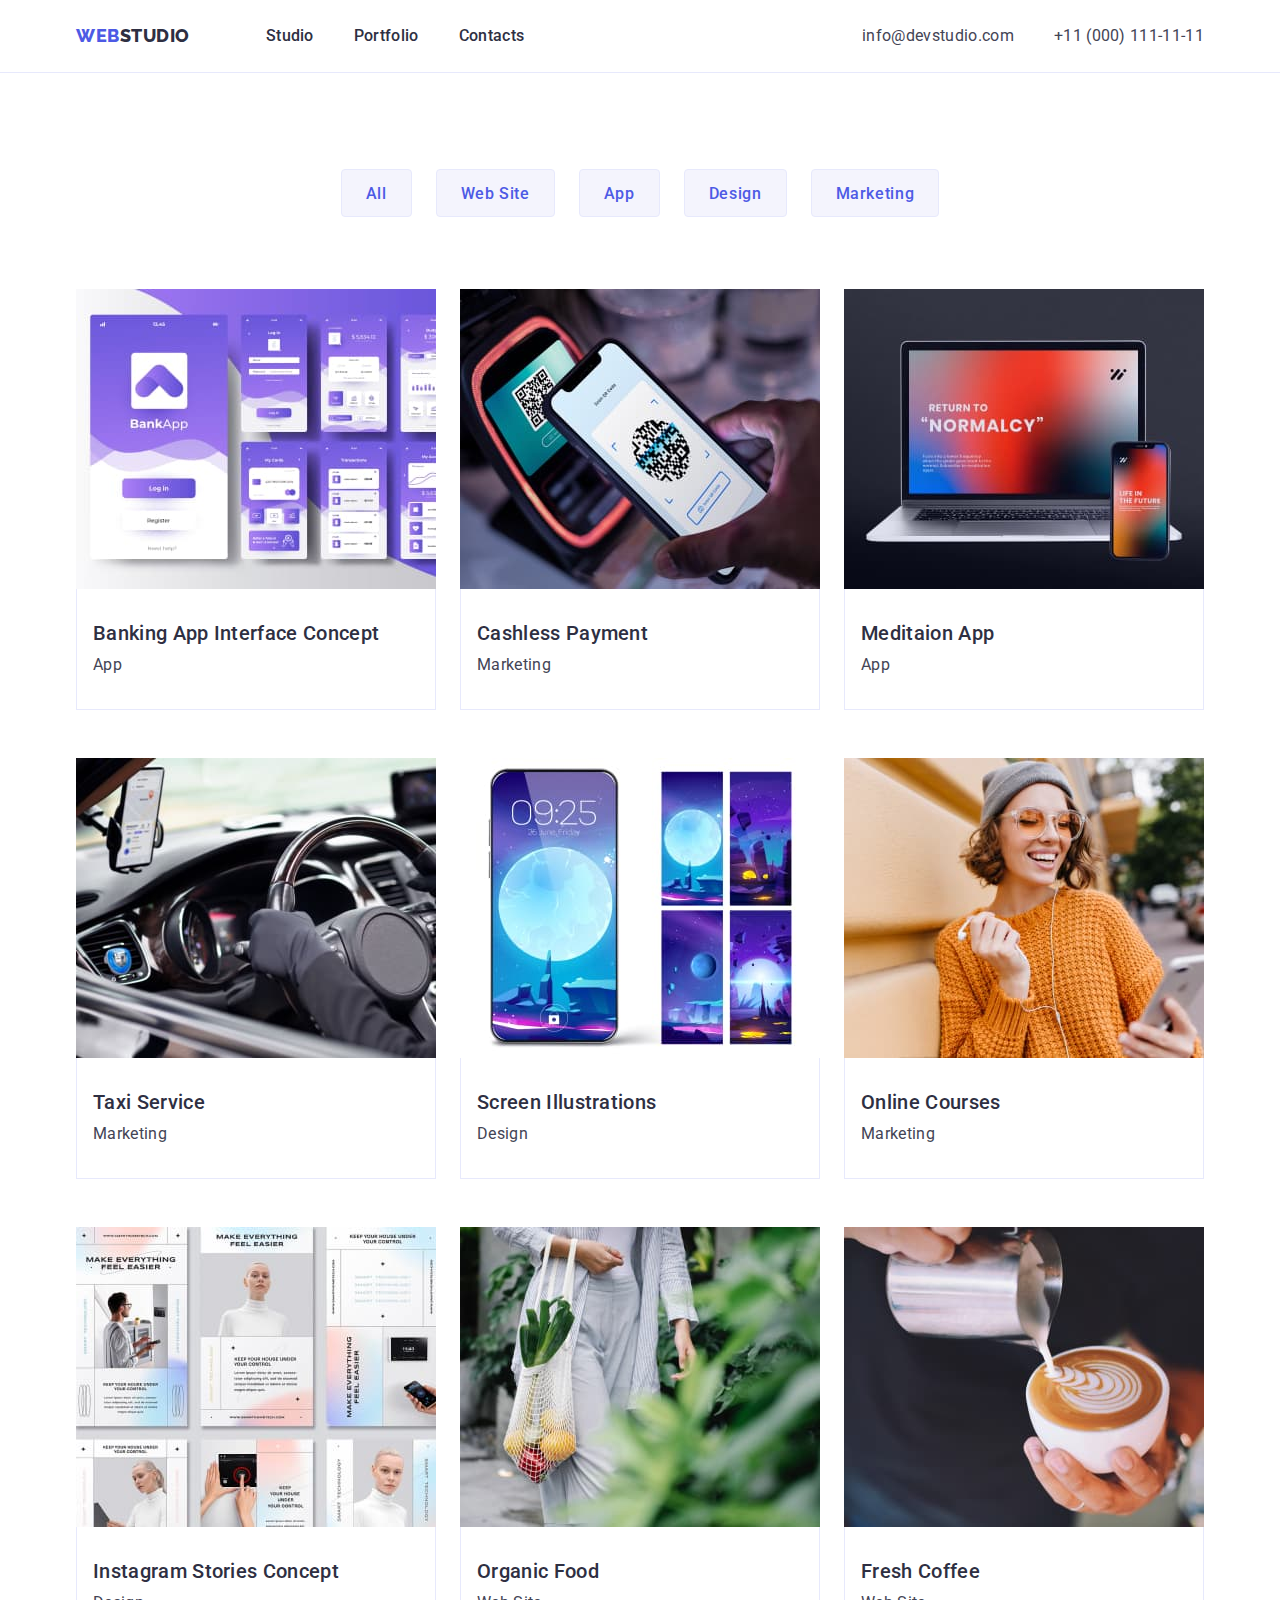
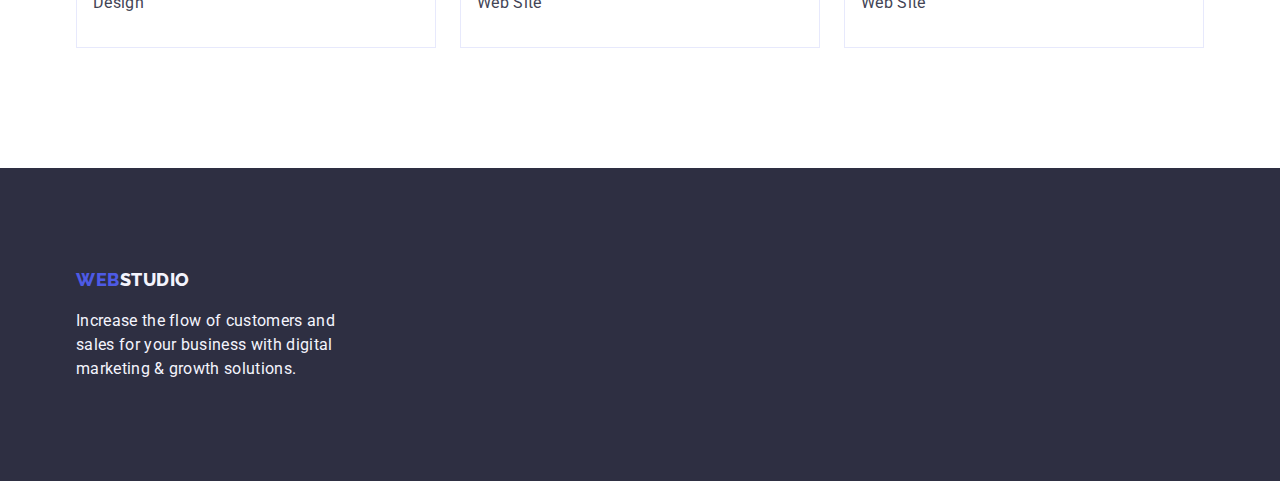
==== portfolio.html @ e7313388 "Initial commit" ====
<!DOCTYPE html>
<html lang="en">
	<head>
		<meta charset="UTF-8" />
		<meta http-equiv="X-UA-Compatible" content="IE=edge" />
		<meta name="viewport" content="width=device-width, initial-scale=1.0" />
		<title>Portfolio</title>
		<link rel="preconnect" href="https://fonts.googleapis.com" />
		<link rel="preconnect" href="https://fonts.gstatic.com" crossorigin />
		<link
			href="https://fonts.googleapis.com/css2?family=Raleway:wght@800&family=Roboto:wght@400;500;700&display=swap"
			rel="stylesheet"
		/>
		<link
			rel="stylesheet"
			href="https://cdnjs.cloudflare.com/ajax/libs/modern-normalize/1.1.0/modern-normalize.min.css"
		/>
		<link rel="stylesheet" href="./css/styles.css" />
	</head>
	<body>
		<header class="header-decorat">
			<!-- Top line -->
			<div class="container main-nav">
				<nav class="header">
					<a href="./index.html" class="logo">
						<span class="logo-web">Web</span>Studio
					</a>

					<ul class="site-nav list">
						<li class="item"><a href="./index.html" class="link">Studio</a></li>
						<li class="item">
							<a href="./portfolio.html" class="link">Portfolio</a>
						</li>
						<li class="item"><a href="" class="link">Contacts</a></li>
					</ul>
				</nav>

				<address class="address">
					<ul class="list address-list">
						<li class="item">
							<a href="mailto:info@devstudio.com" class="address-link"
								>info@devstudio.com</a
							>
						</li>
						<li class="item">
							<a href="tel:+110001111111" class="address-link"
								>+11 (000) 111-11-11</a
							>
						</li>
					</ul>
				</address>
			</div>
		</header>

		<main>
			<section class="section portfolio">
				<div class="container">
					<h1 class="visually-hidden">Portfolio</h1>
					<ul class="portfolio-section">
						<li class="portfolio-item">
							<button type="button" class="portfolio-button">All</button>
						</li>
						<li class="portfolio-item">
							<button type="button" class="portfolio-button">Web Site</button>
						</li>
						<li class="portfolio-item">
							<button type="button" class="portfolio-button">App</button>
						</li>
						<li class="portfolio-item">
							<button type="button" class="portfolio-button">Design</button>
						</li>
						<li class="portfolio-item">
							<button type="button" class="portfolio-button">Marketing</button>
						</li>
					</ul>

					<ul class="portfolio-list">
						<li class="item">
							<a class="portfolio-link">
								<img
									src="./images/banking_app.jpg"
									alt="Banking App Interface Concept"
									width="360"
								/>
								<div class="border">
									<h3 class="portfolio-title">Banking App Interface Concept</h3>
									<p class="portfolio-text">App</p>
								</div>
								<!-- <p>
								14 Stylish and User-Friendly App Design Concepts · Task Manager
								App · Calorie Tracker App · Exotic Fruit Ecommerce App · Cloud
								Storage App
							</p> -->
							</a>
						</li>
						<li class="item">
							<a class="portfolio-link">
								<img
									src="./images/cashless_payment.jpg"
									alt="Cashless Payment"
									width="360"
								/>
								<div class="border">
									<h3 class="portfolio-title">Cashless Payment</h3>
									<p class="portfolio-text">Marketing</p>
									<!-- <p>
								14 Stylish and User-Friendly App Design Concepts · Task Manager
								App · Calorie Tracker App · Exotic Fruit Ecommerce App · Cloud
								Storage App
							</p> -->
								</div>
							</a>
						</li>
						<li class="item">
							<a class="portfolio-link">
								<img
									src="./images/meditaion_app.jpg"
									alt="Meditaion App"
									width="360"
								/>
								<div class="border">
									<h3 class="portfolio-title">Meditaion App</h3>
									<p class="portfolio-text">App</p>
									<!-- <p>
								14 Stylish and User-Friendly App Design Concepts · Task Manager
								App · Calorie Tracker App · Exotic Fruit Ecommerce App · Cloud
								Storage App
							</p> -->
								</div>
							</a>
						</li>
						<li class="item">
							<a class="portfolio-link">
								<img
									src="./images/taxi_service.jpg"
									alt="Taxi Service"
									width="360"
								/>
								<div class="border">
									<h3 class="portfolio-title">Taxi Service</h3>
									<p class="portfolio-text">Marketing</p>
									<!-- <p>
								14 Stylish and User-Friendly App Design Concepts · Task Manager
								App · Calorie Tracker App · Exotic Fruit Ecommerce App · Cloud
								Storage App
							</p> -->
								</div>
							</a>
						</li>
						<li class="item">
							<a class="portfolio-link">
								<img
									src="./images/screen_illustrations.jpg"
									alt="Screen Illustrations"
									width="360"
								/>
								<div class="border">
									<h3 class="portfolio-title">Screen Illustrations</h3>
									<p class="portfolio-text">Design</p>
									<!-- <p>
								14 Stylish and User-Friendly App Design Concepts · Task Manager
								App · Calorie Tracker App · Exotic Fruit Ecommerce App · Cloud
								Storage App
							</p> -->
								</div>
							</a>
						</li>
						<li class="item">
							<a class="portfolio-link">
								<img
									src="./images/online_courses.jpg"
									alt="Online Courses"
									width="360"
								/>
								<div class="border">
									<h3 class="portfolio-title">Online Courses</h3>
									<p class="portfolio-text">Marketing</p>
									<!-- <p>
								14 Stylish and User-Friendly App Design Concepts · Task Manager
								App · Calorie Tracker App · Exotic Fruit Ecommerce App · Cloud
								Storage App
							</p> -->
								</div>
							</a>
						</li>
						<li class="item">
							<a class="portfolio-link">
								<img
									src="./images/instagram_stories.jpg"
									alt="Instagram Stories Concept"
									width="360"
								/>
								<div class="border">
									<h3 class="portfolio-title">Instagram Stories Concept</h3>
									<p class="portfolio-text">Design</p>
									<!-- <p>
								14 Stylish and User-Friendly App Design Concepts · Task Manager
								App · Calorie Tracker App · Exotic Fruit Ecommerce App · Cloud
								Storage App
							</p> -->
								</div>
							</a>
						</li>
						<li class="item">
							<a class="portfolio-link">
								<img
									src="./images/organic_food.jpg"
									alt="Organic Food"
									width="360"
								/>
								<div class="border">
									<h3 class="portfolio-title">Organic Food</h3>
									<p class="portfolio-text">Web Site</p>
									<!-- <p>
								14 Stylish and User-Friendly App Design Concepts · Task Manager
								App · Calorie Tracker App · Exotic Fruit Ecommerce App · Cloud
								Storage App
							</p> -->
								</div>
							</a>
						</li>
						<li class="item">
							<a class="portfolio-link">
								<img
									src="./images/fresh_coffee.jpg"
									alt="Fresh Coffee"
									width="360"
								/>
								<div class="border">
									<h3 class="portfolio-title">Fresh Coffee</h3>
									<p class="portfolio-text">Web Site</p>
									<!-- <p>
								14 Stylish and User-Friendly App Design Concepts · Task Manager
								App · Calorie Tracker App · Exotic Fruit Ecommerce App · Cloud
								Storage App
							</p> -->
								</div>
							</a>
						</li>
					</ul>
				</div>
			</section>
		</main>

		<!-- footer -->
		<footer class="footer">
			<div class="container">
				<div class="footer-section">
					<a href="./index.html" class="footer-logo">
						<span class="footer-web">Web</span>Studio
					</a>
					<p class="footer-text">
						Increase the flow of customers and sales for your business with
						digital marketing & growth solutions.
					</p>
				</div>
			</div>
		</footer>
	</body>
</html>
---- css/styles.css ----
:root {
	--primary-text-color: #2e2f42;
	--title-text-color: #434455;
	--button-text-color: #4d5ae5;
	--button-hover-color: #404bbf;
	--button-filter-color: #e7e9fc;
	--background-section-color: #f4f4fd;
	--background-color: #ffffff;
}

body {
	margin: 0;
	background-color: var(--background-color);
	color: var(--title-text-color);

	font-family: 'Roboto', sans-serif;
	font-weight: 400;
	font-size: 16px;
	line-height: 1.5;
	letter-spacing: 0.02em;
}

* {
	box-sizing: border-box;
}

img {
	display: block;
}

.list {
	display: flex;
	margin: 0;
	padding: 0;

	list-style: none;
}

.container {
	width: 1158px;
	padding-left: 15px;
	padding-right: 15px;
	margin-left: auto;
	margin-right: auto;

	/* outline: 2px solid tomato; */
}

.header {
	display: flex;
}

.header-decorat {
	border-bottom: 1px solid var(--button-filter-color);
}

.main-nav {
	display: flex;
	align-items: center;
	padding-top: 24px;
	padding-bottom: 24px;
}

/* logo */

.logo {
	color: var(--primary-text-color);
	text-decoration-line: none;

	font-family: 'Raleway', sans-serif;
	font-weight: 800;
	font-size: 18px;
	line-height: 1.33;

	letter-spacing: 0.03em;
	text-transform: uppercase;

	/* outline: 2px solid tomato; */
}
.logo-web {
	color: var(--button-text-color);
}
.logo:hover,
.logo:focus {
	color: none;
}

/* навігація по сайту */
.site-nav {
	display: flex;
}

.site-nav .item:not(:last-child) {
	margin-right: 40px;
	/* background-color: tomato; */
}

.site-nav .link {
	color: var(--primary-text-color);
	text-decoration-line: none;

	font-weight: 500;
}

.site-nav.list {
	margin-left: 76px;
	/* display: inline; */
}

.site-nav .link:hover,
.site-nav .link:focus {
	color: var(--button-hover-color);
}

.address-list .item:not(:last-child) {
	margin-right: 40px;
}

.address {
	font-style: normal;
	margin-left: auto;
}

.address-link {
	color: var(--title-text-color);
	text-decoration-line: none;
}

.address-link:hover,
.address-link:focus {
	color: var(--button-hover-color);
}

/* hero */

.hero {
	padding-top: 188px;
	padding-bottom: 188px;

	background-color: var(--primary-text-color);
	text-align: center;
}

.hero-titel {
	width: 496px;
	margin: 0 auto 48px;

	color: var(--background-color);
	font-weight: 700;
	font-size: 56px;
	line-height: 1.07;
}

.hero-button {
	display: block;
	min-width: 169px;

	border-radius: 4px;
	padding: 16px 32px;
	margin: 0 auto;

	background-color: var(--button-text-color);
	border: var(--button-text-color);
	color: var(--background-color);
	cursor: pointer;
	font-weight: 500;
	font-size: 16px;
	line-height: 1.5;
	letter-spacing: 0.04em;
	text-align: center;
}

.hero-button:hover,
.hero-button:focus {
	background-color: var(--button-hover-color);
}

/* section */

.section {
	padding-top: 120px;
	padding-bottom: 120px;
}

.visually-hidden {
	position: absolute;
	white-space: nowrap;
	width: 1px;
	height: 1px;
	overflow: hidden;
	border: 0;
	padding: 0;
	clip: rect(0 0 0 0);
	clip-path: inset(50%);
	margin: -1px;
}

.feature-list {
	display: flex;
	margin: 0;
	padding-left: 0;
	list-style: none;
}

.feature-list .item:not(:last-child) {
	margin-right: 24px;
}

.feature-title {
	margin-top: 0;
	margin-bottom: 8px;

	font-weight: 500;
	font-size: 20px;
	line-height: 1.2;
}

.feature-list .text {
	margin-top: 0;
	margin-bottom: 0;
}

.feature-list .feature-item .feature-text {
	margin-top: 0;
	margin-bottom: 0;
}
.feature-list .item {
	min-width: 264px;
}

.feature-list .title {
	color: var(--primary-text-color);
}

/* what are we doing */

.works {
	padding-top: 0;
}

.section-title {
	margin-top: 0;
	margin-bottom: 72px;

	color: var(--primary-text-color);
	text-transform: capitalize;
	font-weight: 700;
	font-size: 36px;
	line-height: 1.11;
	text-align: center;
}
.work .item:not(:last-child) {
	margin-right: 24px;
}

/* our team */
.team {
	background-color: var(--background-section-color);
}

.team-title {
	margin-top: 0;
	margin-bottom: 8px;

	font-weight: 500;
	font-size: 20px;
	line-height: 1.2;
}

.team-card {
	background-color: var(--background-color);
	list-style: none;
}

.team-list {
	display: flex;
	margin-top: 0;
	margin-bottom: 0;
	padding-left: 0;
}

.team-list .team-card:hover,
.team-list .team-card:focus {
	color: none;
}

.team-list .team-card:not(:last-child) {
	margin-right: 24px;
}

.team-person {
	padding-top: 32px;
	padding-bottom: 32px;

	color: var(--primary-text-color);
	text-align: center;
}

.team-text {
	margin-top: 0;
	margin-bottom: 0;
	color: var(--title-text-color);
}

/* portfolio */

.section.portfolio {
	padding-top: 96px;
}

.portfolio-section {
	display: flex;
	justify-content: center;
	padding-left: 0;

	margin-top: 0;
	margin-bottom: 72px;
	list-style: none;
}

.portfolio-button {
	display: inline-block;
	height: 48px;
	border-radius: 4px;
	padding: 12px 24px;

	background-color: var(--background-section-color);
	color: var(--button-text-color);
	cursor: pointer;
	font-weight: 500;
	font-size: 16px;
	line-height: 1.5;
	letter-spacing: 0.04em;
	font-family: inherit;
	text-align: center;

	border: 1px solid var(--button-filter-color);
}

.portfolio-section .portfolio-item:not(:last-child) {
	margin-right: 24px;
}

.portfolio-button:hover,
.portfolio-button:focus {
	background-color: var(--button-hover-color);
	color: var(--background-color);
}

.portfolio-section .portfolio-item:not(:last-child) {
	margin-right: 24px;
}

.portfolio-list {
	display: flex;
	flex-wrap: wrap;
	padding-left: 0;
	margin-top: 0;
	margin-bottom: 0;

	list-style: none;
}

.portfolio-list .item {
	margin-right: 24px;
	margin-bottom: 48px;
}

.portfolio-list .item:nth-child(3n) {
	margin-right: 0;
}

.portfolio-list .item:nth-last-child(-n + 3) {
	margin-bottom: 0;
}

.portfolio-title {
	margin-top: 0px;
	margin-bottom: 8px;

	color: var(--primary-text-color);
	text-transform: capitalize;
	font-weight: 500;
	font-size: 20px;
	line-height: 1.2;
}

.portfolio-text {
	margin-top: 0;
	margin-bottom: 0;
}

.portfolio-link {
	/* display: inline-block; */
	margin-top: 0;
	margin-bottom: 0;
}

.border {
	padding-top: 32px;
	padding-bottom: 32px;
	padding-left: 16px;

	border: 1px solid var(--button-filter-color);
	border-top: none;
}

/* Footer */

.footer {
	padding-top: 100px;
	padding-bottom: 100px;
	background-color: var(--primary-text-color);
}

.footer-section {
	width: 264px;
}

.footer-logo {
	margin-bottom: 16px;
	color: var(--background-section-color);
	text-decoration-line: none;

	font-family: 'Raleway', sans-serif;
	font-weight: 800;
	font-size: 18px;
	line-height: 1.33;
	letter-spacing: 0.03em;
	text-transform: uppercase;
}

.footer-web {
	color: var(--button-text-color);
}

.footer-logo:hover,
.footer-logo:focus {
	color: none;
}

.footer .footer-text {
	margin-top: 16px;
	margin-bottom: 0;

	color: var(--background-section-color);
}
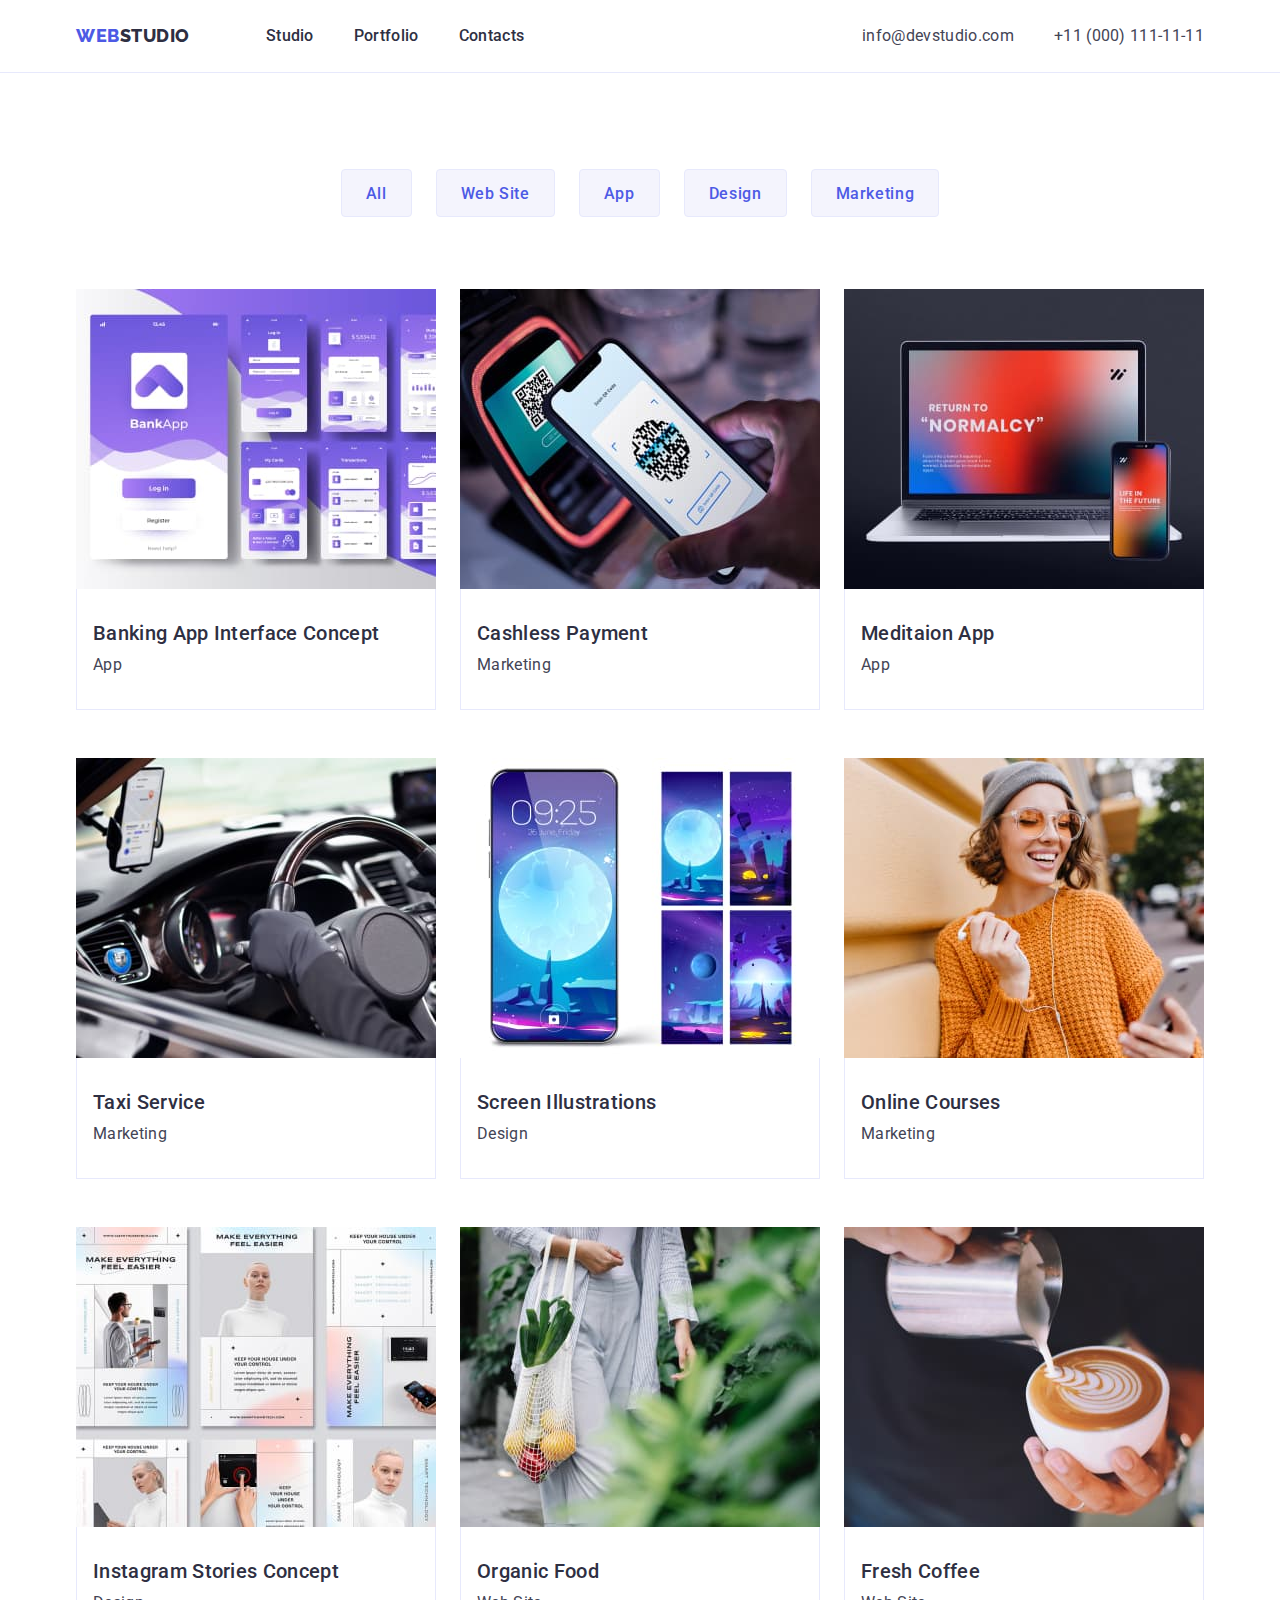
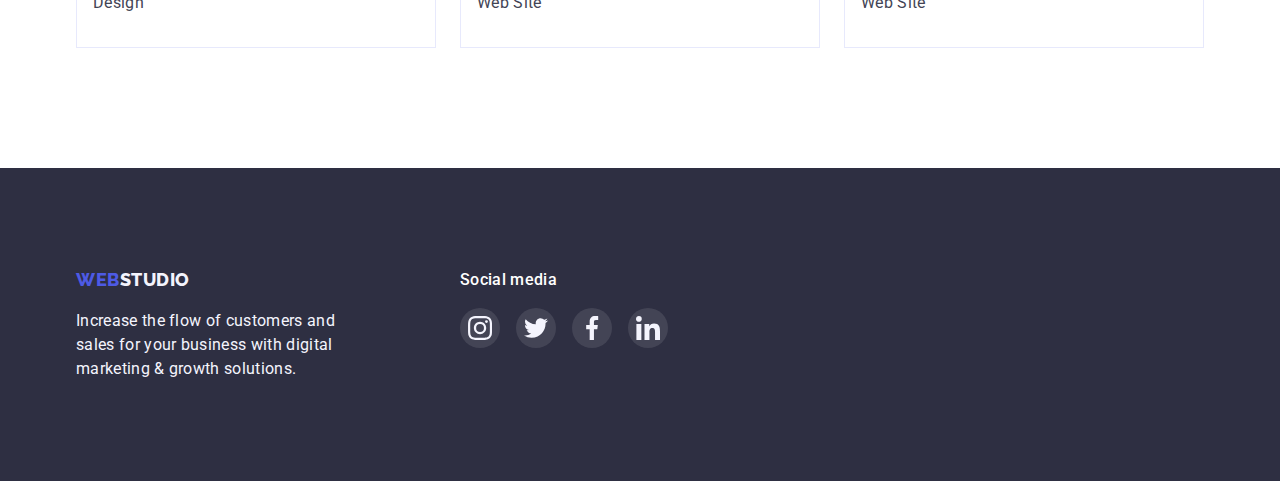
==== commit 92d77509: "Update portfolio.html" ====
--- a/portfolio.html
+++ b/portfolio.html
@@ -244,7 +244,7 @@
 
 		<!-- footer -->
 		<footer class="footer">
-			<div class="container">
+			<div class="container position">
 				<div class="footer-section">
 					<a href="./index.html" class="footer-logo">
 						<span class="footer-web">Web</span>Studio
@@ -254,6 +254,36 @@
 						digital marketing & growth solutions.
 					</p>
 				</div>
+				<div class="footer-social">
+					<p class="link">Social media</p>
+					<ul class="footer-list">
+						<li class="footer-item">
+							<a href="" class="footer-link">
+								<svg class="icon-footer">
+									<use href="./images/symbol-defs.svg#instagram-2"></use>
+								</svg>
+							</a>
+						</li>
+						<li class="footer-item">
+							<a href="" class="footer-link">
+								<svg class="icon-footer">
+									<use href="./images/symbol-defs.svg#twitter-1"></use></svg
+							></a>
+						</li>
+						<li class="footer-item">
+							<a href="" class="footer-link">
+								<svg class="icon-footer">
+									<use href="./images/symbol-defs.svg#facebook-1"></use></svg
+							></a>
+						</li>
+						<li class="footer-item">
+							<a href="" class="footer-link">
+								<svg class="icon-footer">
+									<use href="./images/symbol-defs.svg#linkedin-1"></use></svg
+							></a>
+						</li>
+					</ul>
+				</div>
 			</div>
 		</footer>
 	</body>
--- a/css/styles.css
+++ b/css/styles.css
@@ -6,6 +6,8 @@
 	--button-filter-color: #e7e9fc;
 	--background-section-color: #f4f4fd;
 	--background-color: #ffffff;
+	--border-color: #8e8f99;
+	--footer-hover-color: #31d0aa;
 }
 
 body {
@@ -26,6 +28,13 @@
 
 img {
 	display: block;
+}
+
+h1,
+h2,
+h3 {
+	margin-top: 0;
+	margin-bottom: 0;
 }
 
 .list {
@@ -92,10 +101,9 @@
 
 .site-nav .item:not(:last-child) {
 	margin-right: 40px;
-	/* background-color: tomato; */
-}
-
-.site-nav .link {
+}
+
+.link {
 	color: var(--primary-text-color);
 	text-decoration-line: none;
 
@@ -104,7 +112,6 @@
 
 .site-nav.list {
 	margin-left: 76px;
-	/* display: inline; */
 }
 
 .site-nav .link:hover,
@@ -138,6 +145,19 @@
 	padding-bottom: 188px;
 
 	background-color: var(--primary-text-color);
+	width: 1440px;
+	height: 600px;
+	margin-right: auto;
+	margin-left: auto;
+	background-image: linear-gradient(
+			rgba(46, 47, 66, 0.7),
+			rgba(46, 47, 66, 0.7)
+		),
+		url(../images/bg-hero.jpg);
+	background-repeat: no-repeat;
+	background-position: center;
+	background-size: cover;
+
 	text-align: center;
 }
 
@@ -168,6 +188,8 @@
 	line-height: 1.5;
 	letter-spacing: 0.04em;
 	text-align: center;
+	box-shadow: 0px 4px 4px rgba(0, 0, 0, 0.15);
+	border-radius: 4px;
 }
 
 .hero-button:hover,
@@ -206,8 +228,50 @@
 	margin-right: 24px;
 }
 
+.feature.item {
+	/* display: inline-block; */
+	/* display: block; */
+	/* content: ''; */
+
+	/* width: 264px; */
+	/* height: 112px; */
+	/* background-size: contain;
+	background-repeat: no-repeat;
+	background-position: center; */
+
+	/* border-radius: 4px; */
+
+	/* outline: 2px solid tomato; */
+}
+
+.icon-feature {
+	display: block;
+	/* content: ''; */
+
+	padding: 24px 100px;
+	width: 264px;
+	height: 112px;
+	/* background-size: contain;
+	background-repeat: no-repeat;
+	background-position: center; */
+	background: var(--background-section-color);
+	border-radius: 4px;
+}
+
+.icon-clock::before {
+	background-image: url('');
+}
+
+.icon-diagram::before {
+	background-image: url('');
+}
+
+.icon-astronaut::before {
+	background-image: url('');
+}
+
 .feature-title {
-	margin-top: 0;
+	margin-top: 8px;
 	margin-bottom: 8px;
 
 	font-weight: 500;
@@ -224,11 +288,8 @@
 	margin-top: 0;
 	margin-bottom: 0;
 }
-.feature-list .item {
-	min-width: 264px;
-}
-
-.feature-list .title {
+
+.feature-title {
 	color: var(--primary-text-color);
 }
 
@@ -270,6 +331,9 @@
 .team-card {
 	background-color: var(--background-color);
 	list-style: none;
+	box-shadow: 0px 1px 6px rgba(46, 47, 66, 0.08),
+		0px 1px 1px rgba(46, 47, 66, 0.16), 0px 2px 1px rgba(46, 47, 66, 0.08);
+	border-radius: 0px 0px 4px 4px;
 }
 
 .team-list {
@@ -298,12 +362,77 @@
 
 .team-text {
 	margin-top: 0;
-	margin-bottom: 0;
+	margin-bottom: 8px;
 	color: var(--title-text-color);
 }
 
+.social-list {
+	display: flex;
+	margin: 0;
+	padding-right: 16px;
+	padding-left: 16px;
+	justify-content: center;
+	list-style: none;
+}
+
+.social {
+	display: block;
+	height: 40px;
+	width: 40px;
+
+	padding: 12px 12px;
+	/* height: 16px;
+	width: 16px; */
+	border-radius: 50%;
+	background-color: var(--button-text-color);
+	fill: var(--background-section-color);
+}
+
+.icon-social {
+	height: 16px;
+	width: 16px;
+
+	fill: var(--background-section-color);
+}
+
+.social-item:not(:last-child) {
+	margin-right: 24px;
+}
+
+.social:hover,
+.social:focus {
+	background-color: var(--button-hover-color);
+}
+
+/* customers */
+
+/* .customers-item {
+	
+
+	outline: 2px solid tomato;
+} */
+
+.customers-item:not(:last-child) {
+	margin-right: 24px;
+}
+
+.customers-icon {
+	display: block;
+	width: 168px;
+	height: 88px;
+	padding: 16px 32px;
+
+	fill: var(--border-color);
+	border: 1px solid var(--border-color);
+	border-radius: 4px;
+}
+
+.customers-icon:hover {
+	fill: var(--button-hover-color);
+	border: 1px solid var(--button-hover-color);
+}
+
 /* portfolio */
-
 .section.portfolio {
 	padding-top: 96px;
 }
@@ -345,10 +474,9 @@
 .portfolio-button:focus {
 	background-color: var(--button-hover-color);
 	color: var(--background-color);
-}
-
-.portfolio-section .portfolio-item:not(:last-child) {
-	margin-right: 24px;
+	box-shadow: 0px 3px 1px rgba(0, 0, 0, 0.1), 0px 2px 1px rgba(0, 0, 0, 0.08),
+		0px 2px 2px rgba(0, 0, 0, 0.12);
+	border: 1px solid var(--button-hover-color);
 }
 
 .portfolio-list {
@@ -364,6 +492,12 @@
 .portfolio-list .item {
 	margin-right: 24px;
 	margin-bottom: 48px;
+}
+
+.portfolio-list .item:hover {
+	box-shadow: 0px 1px 6px rgba(46, 47, 66, 0.08),
+		0px 1px 1px rgba(46, 47, 66, 0.16), 0px 2px 1px rgba(46, 47, 66, 0.08);
+	cursor: pointer;
 }
 
 .portfolio-list .item:nth-child(3n) {
@@ -391,7 +525,6 @@
 }
 
 .portfolio-link {
-	/* display: inline-block; */
 	margin-top: 0;
 	margin-bottom: 0;
 }
@@ -411,6 +544,10 @@
 	padding-top: 100px;
 	padding-bottom: 100px;
 	background-color: var(--primary-text-color);
+}
+
+.footer .position {
+	display: flex;
 }
 
 .footer-section {
@@ -439,9 +576,60 @@
 	color: none;
 }
 
+.footer-social {
+	margin-left: 120px;
+}
+
 .footer .footer-text {
 	margin-top: 16px;
 	margin-bottom: 0;
 
 	color: var(--background-section-color);
 }
+
+.footer .link {
+	margin-top: 0;
+	color: var(--background-color);
+}
+
+/* .footer .social-list {
+	padding-left: 0;
+} */
+
+.footer-list {
+	display: flex;
+	margin-top: 0;
+	margin-bottom: 0;
+
+	padding-left: 0;
+	justify-content: center;
+	list-style: none;
+}
+
+.footer-item:not(:last-child) {
+	margin-right: 16px;
+}
+
+.footer-link {
+	display: block;
+	height: 40px;
+	width: 40px;
+
+	padding: 8px 8px;
+	border-radius: 50%;
+	background-color: rgba(255, 255, 255, 0.1);
+
+	/* cursor: pointer; */
+}
+
+.icon-footer {
+	height: 24px;
+	width: 24px;
+
+	fill: var(--background-section-color);
+}
+
+.footer-link:hover,
+.footer-link:focus {
+	background-color: var(--footer-hover-color);
+}
